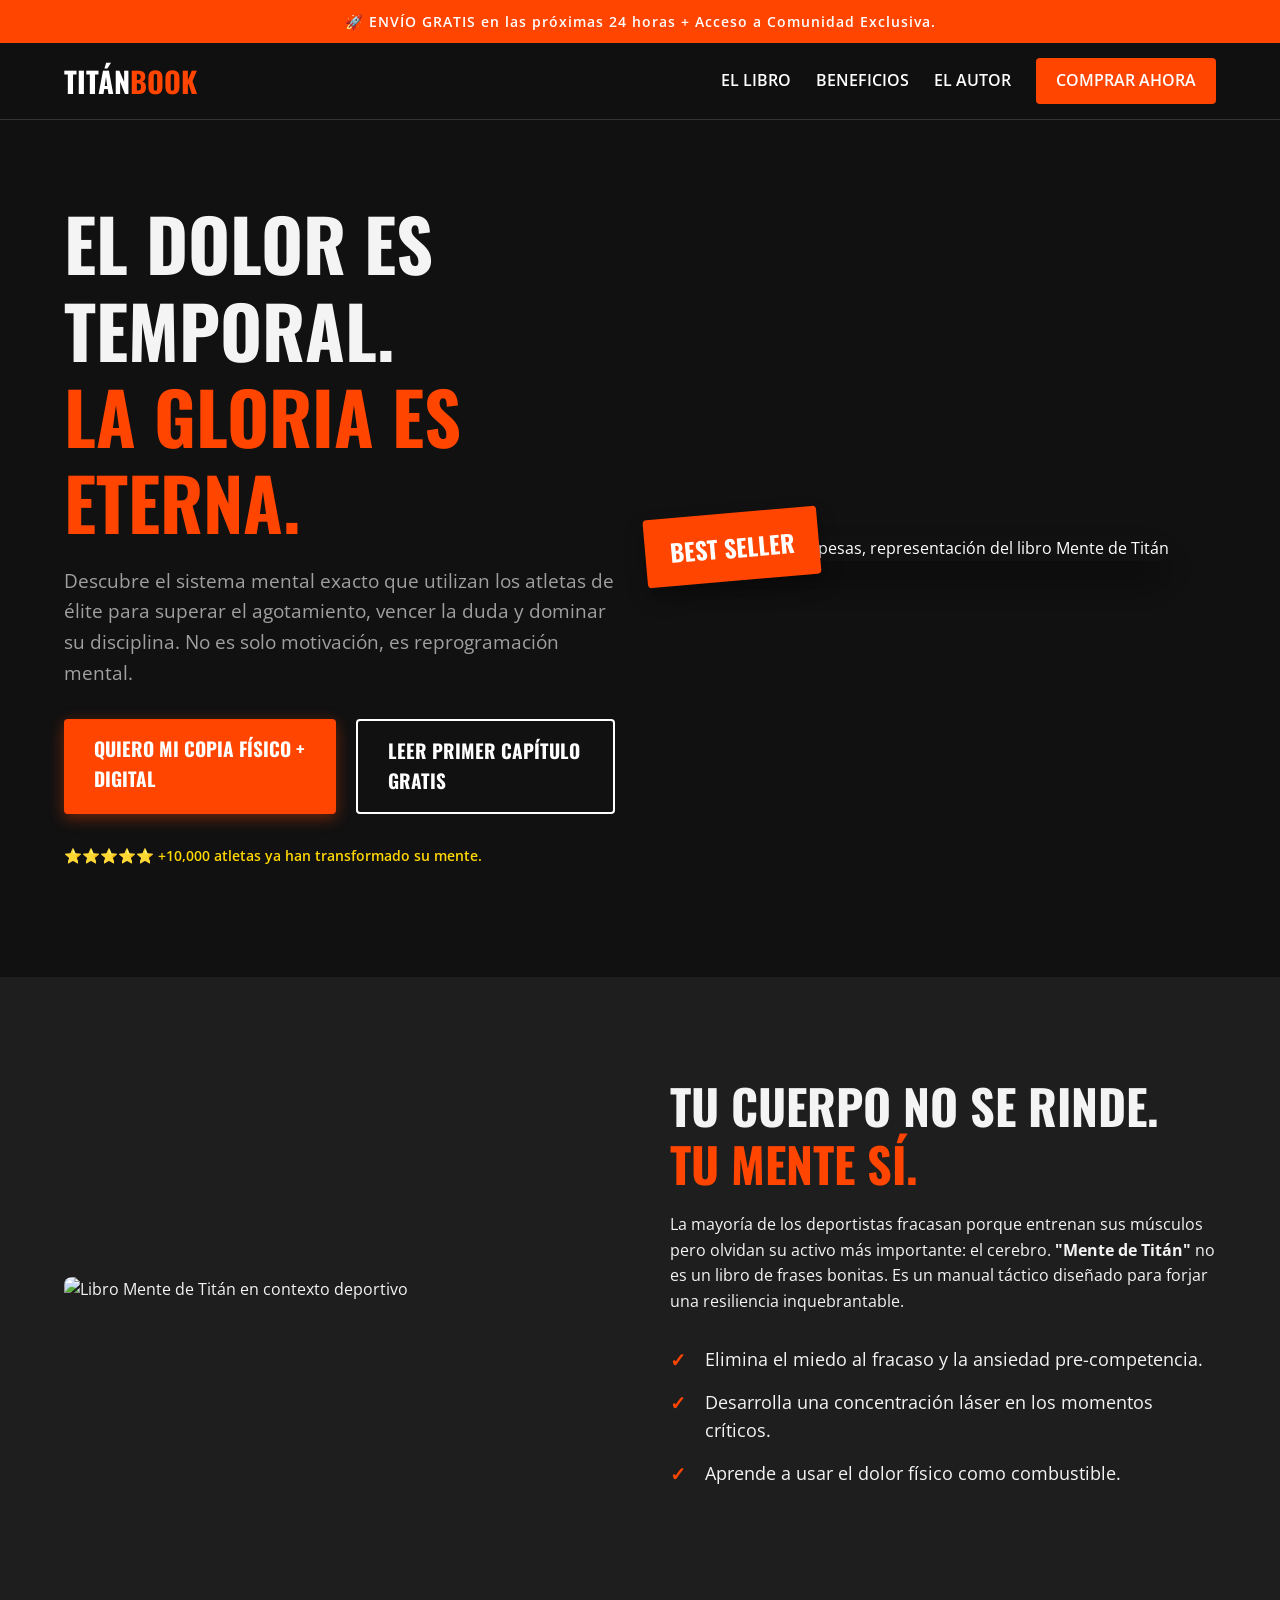
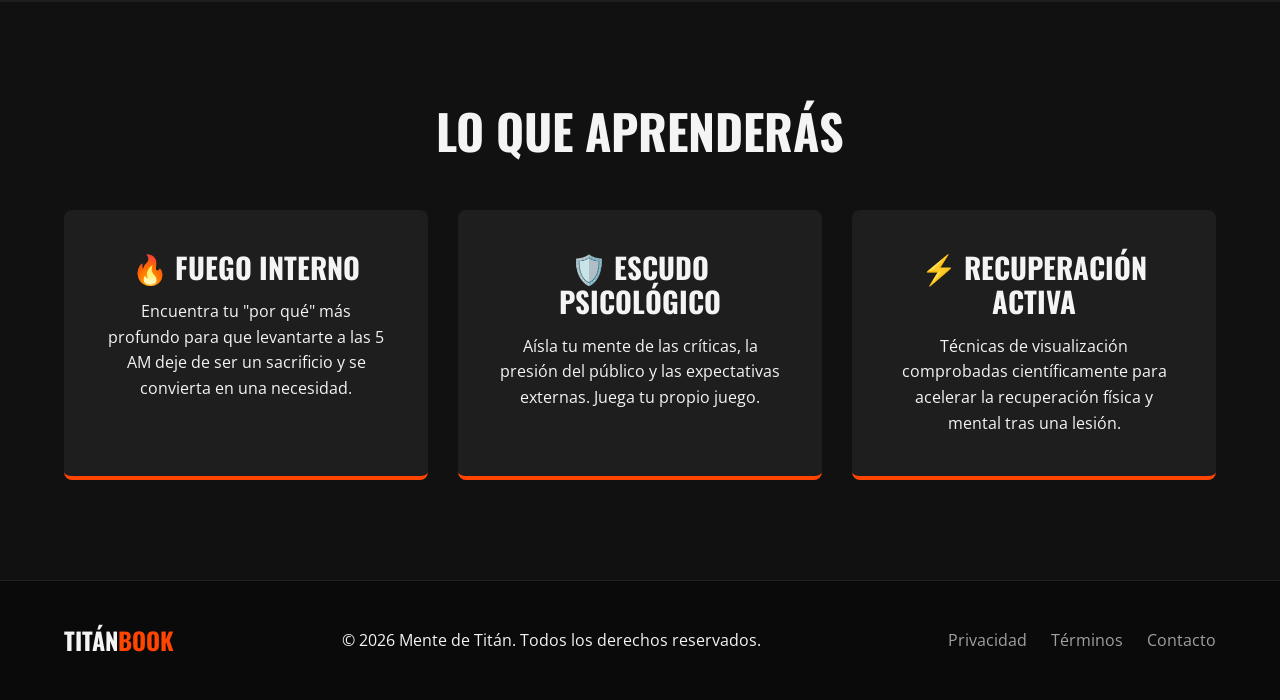
==== index.html @ b24a507c "Add files via upload" ====
<!DOCTYPE html>
<html lang="es">
<head>
    <meta charset="UTF-8">
    <meta name="viewport" content="width=device-width, initial-scale=1.0">
    <meta name="description" content="Mente de Titán: El libro definitivo de motivación y psicología deportiva. Rompe tus límites y alcanza el máximo rendimiento.">
    <meta name="keywords" content="libro motivación deportiva, psicología del deporte, alto rendimiento, mentalidad ganadora, entrenamiento mental">
    <meta name="author" content="Nombre del Autor">
    <title>Mente de Titán | El Despertar del Atleta Imparable</title>
    
    <!-- Google Fonts -->
    <link rel="preconnect" href="https://fonts.googleapis.com">
    <link rel="preconnect" href="https://fonts.gstatic.com" crossorigin>
    <link href="https://fonts.googleapis.com/css2?family=Oswald:wght@400;600;700&family=Open+Sans:wght@400;600&display=swap" rel="stylesheet">
    
    <!-- Estilos -->
    <link rel="stylesheet" href="styles.css">
</head>
<body>

    <!-- Promo Bar -->
    <div class="promo-bar">
        🚀 ENVÍO GRATIS en las próximas 24 horas + Acceso a Comunidad Exclusiva.
    </div>

    <!-- Navegación -->
    <header class="navbar">
        <div class="container nav-container">
            <a href="index.html" class="logo">TITÁN<span>BOOK</span></a>
            <nav class="nav-links">
                <a href="#el-libro">El Libro</a>
                <a href="#beneficios">Beneficios</a>
                <a href="#autor">El Autor</a>
                <a href="compra.html" class="btn-nav">Comprar Ahora</a>
            </nav>
            <button class="hamburger" aria-label="Abrir menú">
                <span></span>
                <span></span>
                <span></span>
            </button>
        </div>
    </header>

    <!-- Hero Section -->
    <section class="hero">
        <div class="container hero-container">
            <div class="hero-content reveal">
                <h1>EL DOLOR ES TEMPORAL.<br><span>LA GLORIA ES ETERNA.</span></h1>
                <p>Descubre el sistema mental exacto que utilizan los atletas de élite para superar el agotamiento, vencer la duda y dominar su disciplina. No es solo motivación, es reprogramación mental.</p>
                <div class="hero-buttons">
                    <a href="compra.html" class="btn btn-primary">Quiero mi Copia Físico + Digital</a>
                    <a href="#el-libro" class="btn btn-secondary">Leer Primer Capítulo Gratis</a>
                </div>
                <div class="social-proof">
                    <p>⭐⭐⭐⭐⭐ +10,000 atletas ya han transformado su mente.</p>
                </div>
            </div>
            <div class="hero-image reveal delay">
                <!-- Imagen de contexto: Atleta entrenando duro -->
                <img src="https://images.unsplash.com/photo-1517836357463-d25dfeac3438?auto=format&fit=crop&w=800&q=80" alt="Atleta levantando pesas, representación del libro Mente de Titán">
                <div class="book-badge">BEST SELLER</div>
            </div>
        </div>
    </section>

    <!-- Sección: Sobre el Libro -->
    <section id="el-libro" class="about-book">
        <div class="container about-container">
            <div class="about-image reveal">
                <img src="https://images.unsplash.com/photo-1526506461937-2930263628e9?auto=format&fit=crop&w=600&q=80" alt="Libro Mente de Titán en contexto deportivo">
            </div>
            <div class="about-text reveal delay">
                <h2>TU CUERPO NO SE RINDE.<br><span>TU MENTE SÍ.</span></h2>
                <p>La mayoría de los deportistas fracasan porque entrenan sus músculos pero olvidan su activo más importante: el cerebro. <strong>"Mente de Titán"</strong> no es un libro de frases bonitas. Es un manual táctico diseñado para forjar una resiliencia inquebrantable.</p>
                <ul class="check-list">
                    <li>Elimina el miedo al fracaso y la ansiedad pre-competencia.</li>
                    <li>Desarrolla una concentración láser en los momentos críticos.</li>
                    <li>Aprende a usar el dolor físico como combustible.</li>
                </ul>
            </div>
        </div>
    </section>

    <!-- Sección: Beneficios (Grid) -->
    <section id="beneficios" class="benefits">
        <div class="container">
            <h2 class="section-title reveal">LO QUE APRENDERÁS</h2>
            <div class="benefits-grid">
                <div class="benefit-card reveal">
                    <h3>🔥 Fuego Interno</h3>
                    <p>Encuentra tu "por qué" más profundo para que levantarte a las 5 AM deje de ser un sacrificio y se convierta en una necesidad.</p>
                </div>
                <div class="benefit-card reveal delay">
                    <h3>🛡️ Escudo Psicológico</h3>
                    <p>Aísla tu mente de las críticas, la presión del público y las expectativas externas. Juega tu propio juego.</p>
                </div>
                <div class="benefit-card reveal delay-2">
                    <h3>⚡ Recuperación Activa</h3>
                    <p>Técnicas de visualización comprobadas científicamente para acelerar la recuperación física y mental tras una lesión.</p>
                </div>
            </div>
        </div>
    </section>

    <!-- Footer -->
    <footer class="footer">
        <div class="container footer-content">
            <div class="footer-logo">TITÁN<span>BOOK</span></div>
            <p>© 2026 Mente de Titán. Todos los derechos reservados.</p>
            <div class="footer-links">
                <a href="#">Privacidad</a>
                <a href="#">Términos</a>
                <a href="#">Contacto</a>
            </div>
        </div>
    </footer>

    <script src="script.js"></script>
</body>
</html>
---- styles.css ----
/* --- Variables y Reset --- */
:root {
    --primary-color: #FF4500; /* Naranja agresivo/energético */
    --primary-hover: #CC3700;
    --dark-bg: #111111;
    --dark-surface: #1E1E1E;
    --text-light: #F4F4F4;
    --text-muted: #A0A0A0;
    
    --font-heading: 'Oswald', sans-serif;
    --font-body: 'Open Sans', sans-serif;
    
    --transition: all 0.3s cubic-bezier(0.25, 0.8, 0.25, 1);
}

* {
    margin: 0;
    padding: 0;
    box-sizing: border-box;
}

html {
    scroll-behavior: smooth;
}

body {
    font-family: var(--font-body);
    background-color: var(--dark-bg);
    color: var(--text-light);
    line-height: 1.6;
    overflow-x: hidden;
}

.container {
    width: 90%;
    max-width: 1200px;
    margin: 0 auto;
}

/* --- Tipografía --- */
h1, h2, h3, h4 {
    font-family: var(--font-heading);
    text-transform: uppercase;
    line-height: 1.2;
}

h1 span, h2 span {
    color: var(--primary-color);
}

/* --- Promo Bar --- */
.promo-bar {
    background-color: var(--primary-color);
    color: white;
    text-align: center;
    padding: 10px;
    font-size: 0.9rem;
    font-weight: 600;
    letter-spacing: 1px;
}

/* --- Navbar --- */
.navbar {
    background-color: rgba(17, 17, 17, 0.95);
    backdrop-filter: blur(10px);
    position: sticky;
    top: 0;
    z-index: 1000;
    border-bottom: 1px solid #333;
    padding: 15px 0;
}

.nav-container {
    display: flex;
    justify-content: space-between;
    align-items: center;
}

.logo {
    font-family: var(--font-heading);
    font-size: 1.8rem;
    font-weight: 700;
    text-decoration: none;
    color: white;
}

.logo span {
    color: var(--primary-color);
}

.nav-links {
    display: flex;
    gap: 25px;
    align-items: center;
}

.nav-links a {
    color: white;
    text-decoration: none;
    font-size: 1rem;
    font-weight: 600;
    text-transform: uppercase;
    transition: var(--transition);
}

.nav-links a:hover {
    color: var(--primary-color);
}

.btn-nav {
    background-color: var(--primary-color);
    padding: 10px 20px;
    border-radius: 4px;
}
.btn-nav:hover {
    background-color: var(--primary-hover);
    color: white !important;
}

/* Hamburger Menu */
.hamburger {
    display: none;
    background: none;
    border: none;
    cursor: pointer;
}

.hamburger span {
    display: block;
    width: 25px;
    height: 3px;
    background-color: white;
    margin: 5px 0;
    transition: var(--transition);
}

/* --- Botones Generales --- */
.btn {
    display: inline-block;
    padding: 15px 30px;
    font-family: var(--font-heading);
    font-size: 1.2rem;
    font-weight: 700;
    text-decoration: none;
    text-transform: uppercase;
    border-radius: 4px;
    transition: var(--transition);
    cursor: pointer;
    border: none;
}

.btn-primary {
    background-color: var(--primary-color);
    color: white;
    box-shadow: 0 4px 15px rgba(255, 69, 0, 0.4);
}

.btn-primary:hover {
    background-color: var(--primary-hover);
    transform: translateY(-3px);
    box-shadow: 0 6px 20px rgba(255, 69, 0, 0.6);
}

.btn-secondary {
    background-color: transparent;
    color: white;
    border: 2px solid white;
}

.btn-secondary:hover {
    background-color: white;
    color: var(--dark-bg);
}

.btn-block {
    width: 100%;
}

/* --- Hero Section --- */
.hero {
    padding: 80px 0;
    min-height: 85vh;
    display: flex;
    align-items: center;
}

.hero-container {
    display: grid;
    grid-template-columns: 1fr 1fr;
    gap: 50px;
    align-items: center;
}

.hero-content h1 {
    font-size: 4.5rem;
    margin-bottom: 20px;
}

.hero-content p {
    font-size: 1.2rem;
    color: var(--text-muted);
    margin-bottom: 30px;
}

.hero-buttons {
    display: flex;
    gap: 20px;
    margin-bottom: 30px;
}

.social-proof p {
    font-size: 0.9rem;
    color: #FFD700; /* Estrella dorada */
    font-weight: 600;
}

.hero-image {
    position: relative;
}

.hero-image img {
    width: 100%;
    border-radius: 8px;
    box-shadow: 0 20px 40px rgba(0,0,0,0.5);
    filter: grayscale(20%) contrast(1.2);
}

.book-badge {
    position: absolute;
    bottom: -20px;
    left: -20px;
    background-color: var(--primary-color);
    color: white;
    padding: 15px 25px;
    font-family: var(--font-heading);
    font-size: 1.5rem;
    font-weight: 700;
    border-radius: 4px;
    transform: rotate(-5deg);
    box-shadow: 0 10px 20px rgba(0,0,0,0.3);
}

/* --- Sobre el Libro --- */
.about-book {
    background-color: var(--dark-surface);
    padding: 100px 0;
}

.about-container {
    display: grid;
    grid-template-columns: 1fr 1fr;
    gap: 60px;
    align-items: center;
}

.about-image img {
    width: 100%;
    border-radius: 8px;
}

.about-text h2 {
    font-size: 3rem;
    margin-bottom: 20px;
}

.check-list {
    list-style: none;
    margin-top: 30px;
}

.check-list li {
    margin-bottom: 15px;
    font-size: 1.1rem;
    position: relative;
    padding-left: 35px;
}

.check-list li::before {
    content: '✓';
    position: absolute;
    left: 0;
    top: 0;
    color: var(--primary-color);
    font-weight: bold;
    font-size: 1.2rem;
}

/* --- Beneficios --- */
.benefits {
    padding: 100px 0;
    text-align: center;
}

.section-title {
    font-size: 3rem;
    margin-bottom: 50px;
}

.benefits-grid {
    display: grid;
    grid-template-columns: repeat(auto-fit, minmax(300px, 1fr));
    gap: 30px;
}

.benefit-card {
    background-color: var(--dark-surface);
    padding: 40px;
    border-radius: 8px;
    border-bottom: 4px solid var(--primary-color);
    transition: var(--transition);
}

.benefit-card:hover {
    transform: translateY(-10px);
    box-shadow: 0 15px 30px rgba(0,0,0,0.4);
}

.benefit-card h3 {
    font-size: 1.8rem;
    margin-bottom: 15px;
}

/* --- Checkout Page --- */
.checkout-page {
    background-color: var(--dark-bg);
}

.checkout-nav {
    justify-content: space-between;
}

.secure-badge {
    color: #4CAF50;
    font-weight: 600;
}

.checkout-container {
    padding: 60px 0;
}

.checkout-grid {
    display: grid;
    grid-template-columns: 1.5fr 1fr;
    gap: 50px;
}

.checkout-form-section {
    background-color: var(--dark-surface);
    padding: 40px;
    border-radius: 8px;
}

.payment-form fieldset {
    border: none;
    margin-top: 20px;
    margin-bottom: 30px;
}

.payment-form legend {
    font-family: var(--font-heading);
    font-size: 1.5rem;
    margin-bottom: 15px;
    color: var(--primary-color);
}

.input-group {
    margin-bottom: 20px;
    display: flex;
    flex-direction: column;
}

.input-group label {
    font-weight: 600;
    margin-bottom: 5px;
    font-size: 0.9rem;
}

.input-group input {
    padding: 15px;
    background-color: rgba(255,255,255,0.05);
    border: 1px solid #444;
    border-radius: 4px;
    color: white;
    font-family: var(--font-body);
}

.input-group input:focus {
    outline: none;
    border-color: var(--primary-color);
}

.grid-2-col {
    display: grid;
    grid-template-columns: 1fr 1fr;
    gap: 20px;
}

.garantia {
    text-align: center;
    margin-top: 15px;
    font-size: 0.85rem;
    color: var(--text-muted);
}

.order-summary {
    background-color: var(--dark-surface);
    padding: 40px;
    border-radius: 8px;
    height: fit-content;
    border: 1px solid #333;
}

.summary-item {
    display: flex;
    gap: 20px;
    margin-bottom: 20px;
    margin-top: 20px;
}

.summary-item img {
    border-radius: 4px;
}

.summary-price, .summary-total {
    display: flex;
    justify-content: space-between;
    margin: 15px 0;
}

.summary-total {
    font-size: 1.5rem;
    font-family: var(--font-heading);
    color: var(--primary-color);
}

hr {
    border: 0;
    border-top: 1px solid #333;
}

.free {
    color: #4CAF50;
    font-weight: bold;
}

.urgency-box {
    margin-top: 30px;
    background-color: rgba(255, 69, 0, 0.1);
    border: 1px solid var(--primary-color);
    padding: 15px;
    text-align: center;
    border-radius: 4px;
    font-weight: bold;
    color: var(--primary-color);
}

/* --- Footer --- */
.footer {
    background-color: #0a0a0a;
    padding: 40px 0;
    border-top: 1px solid #222;
}

.footer-content {
    display: flex;
    justify-content: space-between;
    align-items: center;
    flex-wrap: wrap;
    gap: 20px;
}

.footer-logo {
    font-family: var(--font-heading);
    font-size: 1.5rem;
    font-weight: bold;
}

.footer-logo span { color: var(--primary-color); }

.footer-links a {
    color: var(--text-muted);
    text-decoration: none;
    margin-left: 20px;
    transition: var(--transition);
}

.footer-links a:hover { color: white; }

/* --- Animaciones de Interacción (Revelado al scrollear) --- */
.reveal {
    opacity: 0;
    transform: translateY(50px);
    transition: all 0.8s ease-out;
}

.reveal.active {
    opacity: 1;
    transform: translateY(0);
}

.delay { transition-delay: 0.2s; }
.delay-2 { transition-delay: 0.4s; }

/* --- Responsive / Media Queries --- */
@media (max-width: 992px) {
    .hero-container, .about-container, .checkout-grid {
        grid-template-columns: 1fr;
    }
    
    .hero-content h1 {
        font-size: 3.5rem;
    }
    
    .hero-content, .hero-buttons, .about-text {
        text-align: center;
    }
    
    .hero-buttons {
        flex-direction: column;
    }
    
    .check-list li {
        text-align: left;
    }
}

@media (max-width: 768px) {
    .nav-links {
        position: absolute;
        top: 100%;
        left: -100%;
        width: 100%;
        background-color: var(--dark-surface);
        flex-direction: column;
        padding: 40px 0;
        transition: 0.4s ease-in-out;
    }
    
    .nav-links.active {
        left: 0;
    }
    
    .hamburger {
        display: block;
    }

    /* Animar menu hamburguesa */
    .hamburger.active span:nth-child(1) {
        transform: translateY(8px) rotate(45deg);
    }
    .hamburger.active span:nth-child(2) {
        opacity: 0;
    }
    .hamburger.active span:nth-child(3) {
        transform: translateY(-8px) rotate(-45deg);
    }
}
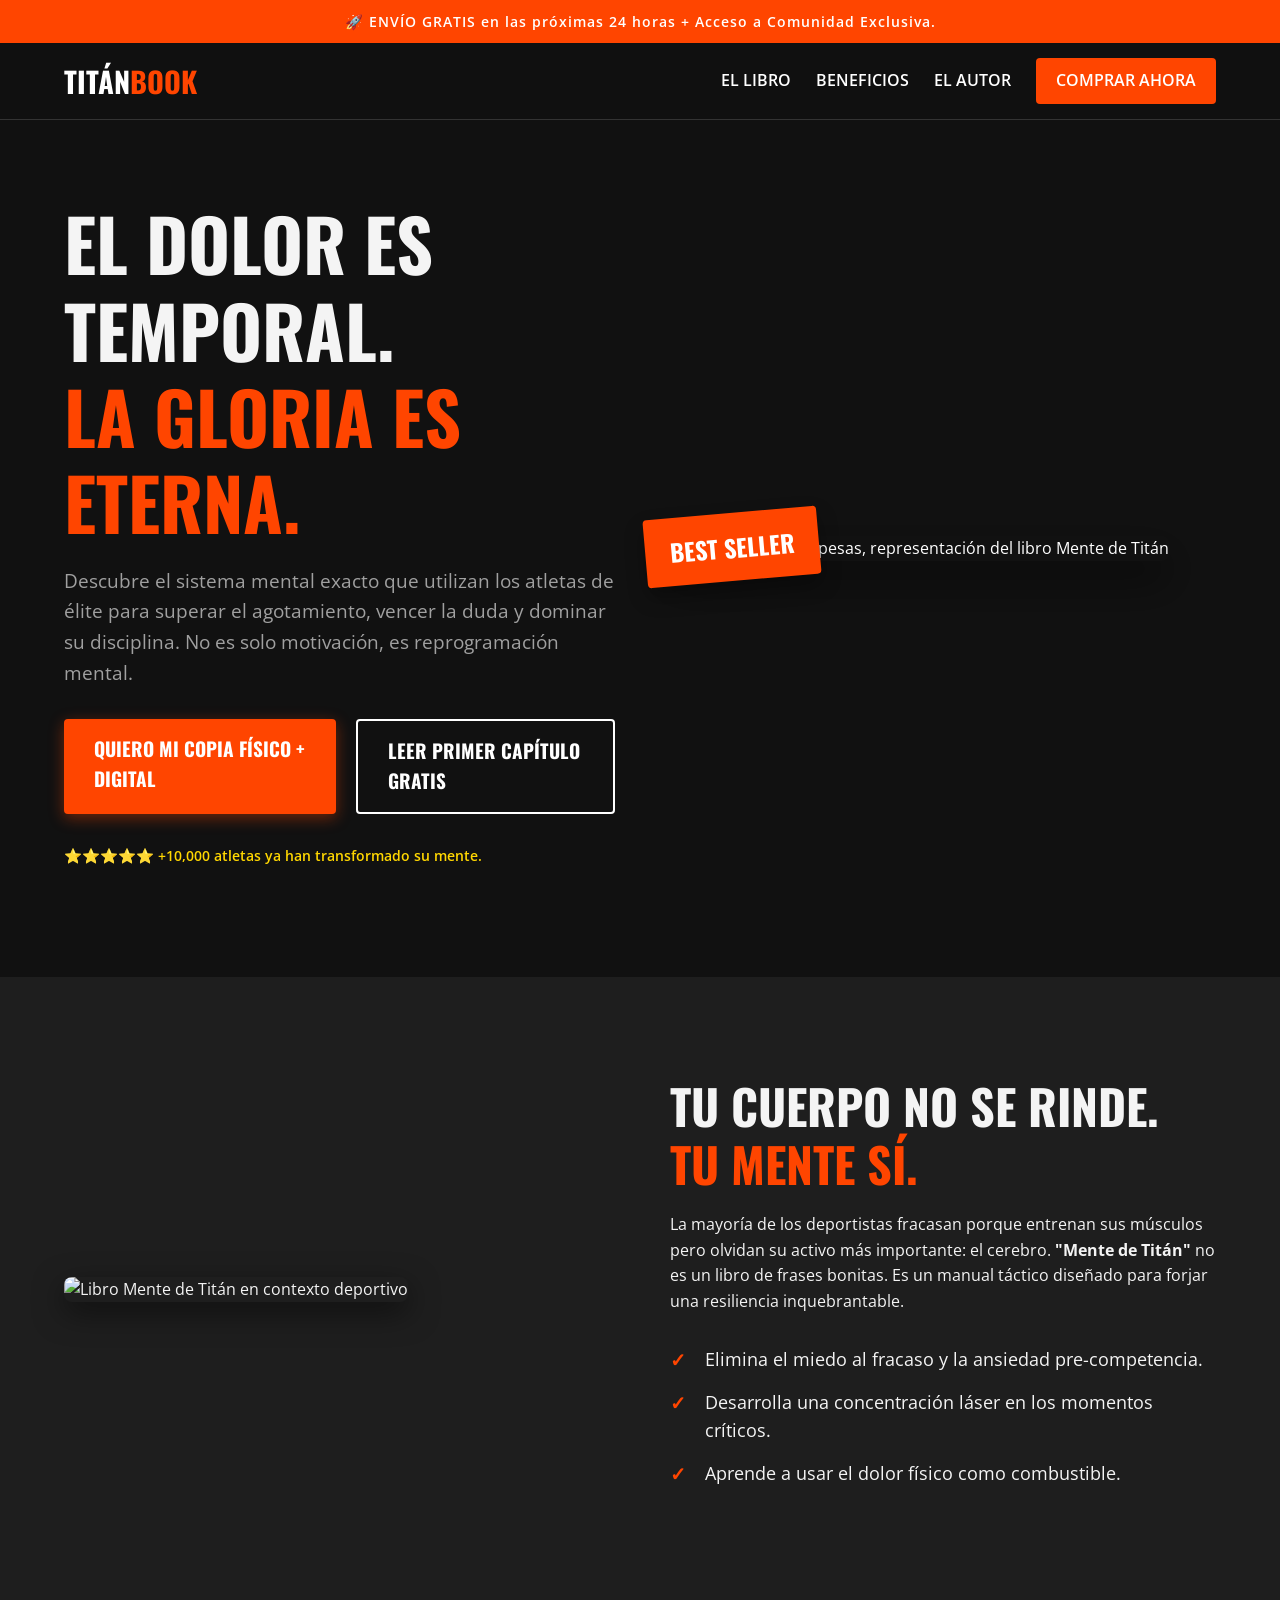
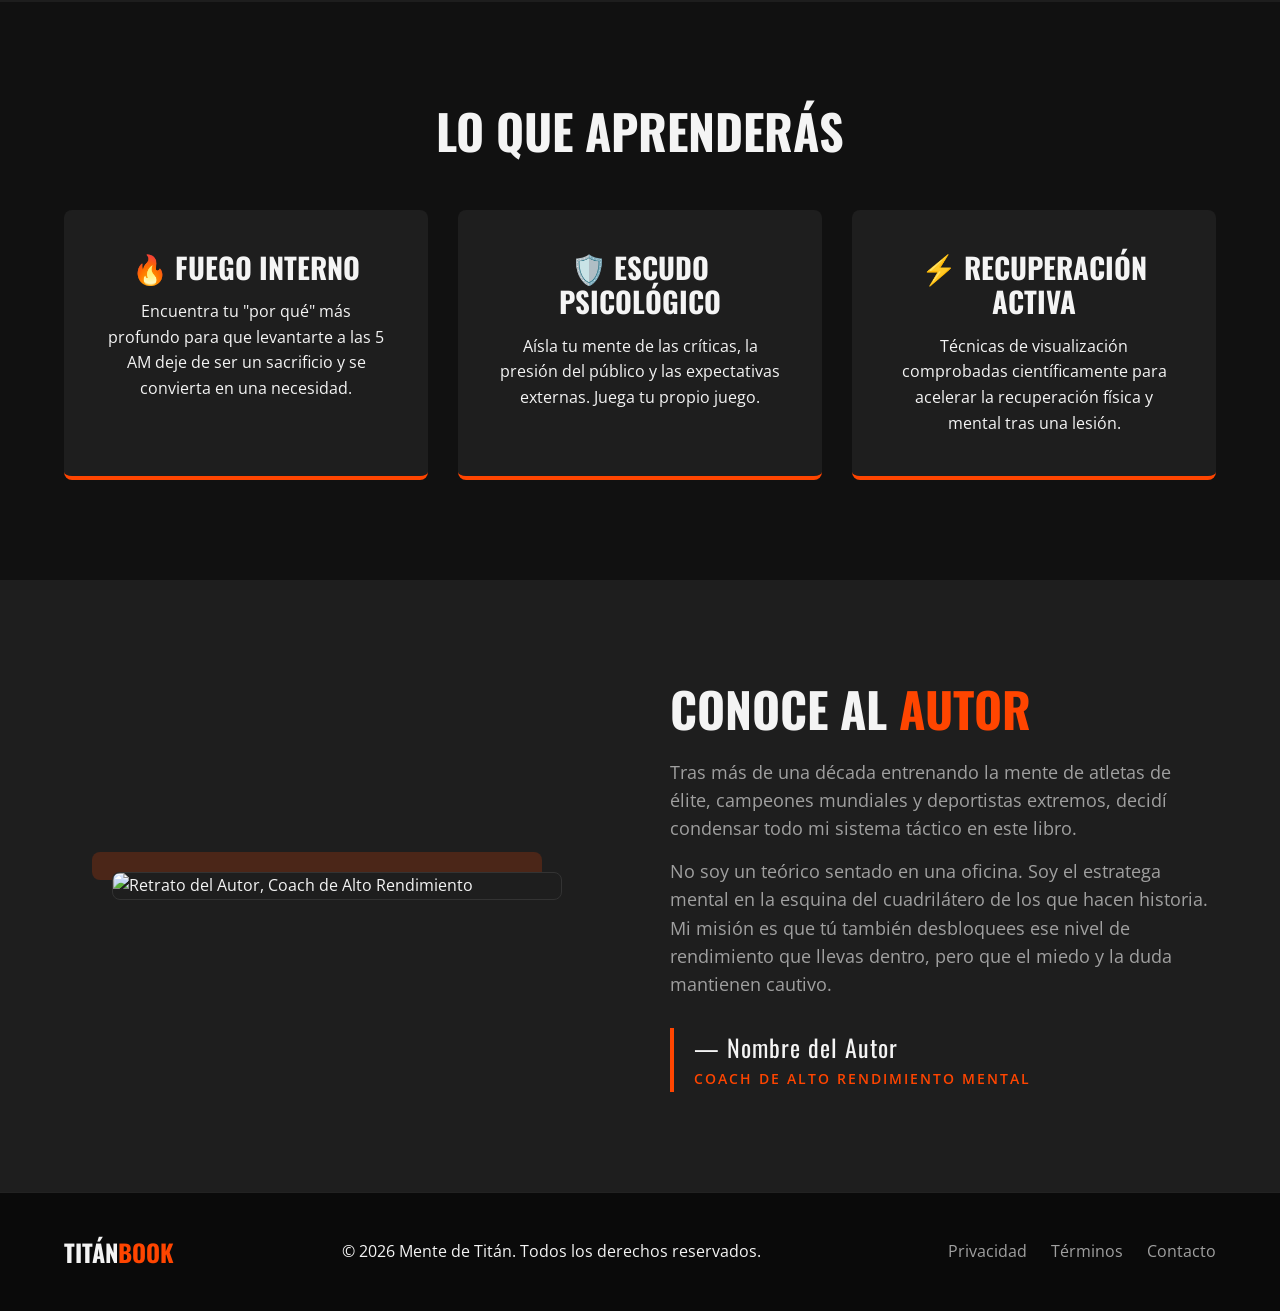
==== commit a2c8b8ac: "Add files via upload" ====
--- a/index.html
+++ b/index.html
@@ -67,7 +67,8 @@
     <section id="el-libro" class="about-book">
         <div class="container about-container">
             <div class="about-image reveal">
-                <img src="https://images.unsplash.com/photo-1526506461937-2930263628e9?auto=format&fit=crop&w=600&q=80" alt="Libro Mente de Titán en contexto deportivo">
+                <!-- IMAGEN CORREGIDA: Fotografía deportiva funcional -->
+                <img src="https://images.unsplash.com/photo-1584735935682-2f2b69dff9d2?auto=format&fit=crop&w=600&q=80" alt="Libro Mente de Titán en contexto deportivo">
             </div>
             <div class="about-text reveal delay">
                 <h2>TU CUERPO NO SE RINDE.<br><span>TU MENTE SÍ.</span></h2>
@@ -102,6 +103,26 @@
         </div>
     </section>
 
+    <!-- NUEVA SECCIÓN: El Autor -->
+    <section id="autor" class="author-section">
+        <div class="container author-container">
+            <div class="author-image reveal">
+                <!-- Imagen representativa de un coach/autor deportivo -->
+                <img src="https://images.unsplash.com/photo-1563223771-5fe4038fbfc9?auto=format&fit=crop&w=500&q=80" alt="Retrato del Autor, Coach de Alto Rendimiento">
+            </div>
+            <div class="author-text reveal delay">
+                <h2>CONOCE AL <span>AUTOR</span></h2>
+                <p>Tras más de una década entrenando la mente de atletas de élite, campeones mundiales y deportistas extremos, decidí condensar todo mi sistema táctico en este libro.</p>
+                <p>No soy un teórico sentado en una oficina. Soy el estratega mental en la esquina del cuadrilátero de los que hacen historia. Mi misión es que tú también desbloquees ese nivel de rendimiento que llevas dentro, pero que el miedo y la duda mantienen cautivo.</p>
+                
+                <div class="author-signature">
+                    <p>— Nombre del Autor</p>
+                    <span>Coach de Alto Rendimiento Mental</span>
+                </div>
+            </div>
+        </div>
+    </section>
+
     <!-- Footer -->
     <footer class="footer">
         <div class="container footer-content">
--- a/styles.css
+++ b/styles.css
@@ -210,7 +210,7 @@
 
 .social-proof p {
     font-size: 0.9rem;
-    color: #FFD700; /* Estrella dorada */
+    color: #FFD700;
     font-weight: 600;
 }
 
@@ -256,6 +256,7 @@
 .about-image img {
     width: 100%;
     border-radius: 8px;
+    box-shadow: 0 10px 30px rgba(0,0,0,0.5);
 }
 
 .about-text h2 {
@@ -318,6 +319,69 @@
 .benefit-card h3 {
     font-size: 1.8rem;
     margin-bottom: 15px;
+}
+
+/* --- NUEVA SECCIÓN: El Autor --- */
+.author-section {
+    padding: 100px 0;
+    background-color: var(--dark-surface); /* Alterna el color del fondo */
+}
+
+.author-container {
+    display: grid;
+    grid-template-columns: 1fr 1fr;
+    gap: 60px;
+    align-items: center;
+}
+
+.author-image img {
+    width: 100%;
+    max-width: 450px;
+    border-radius: 8px;
+    /* Efecto premium: Sombra desplazada del color principal */
+    box-shadow: -20px -20px 0px rgba(255, 69, 0, 0.2); 
+    display: block;
+    margin: 0 auto;
+    border: 1px solid #333;
+    transition: var(--transition);
+}
+
+.author-image img:hover {
+    transform: translate(5px, 5px);
+    box-shadow: -10px -10px 0px rgba(255, 69, 0, 0.5);
+}
+
+.author-text h2 {
+    font-size: 3rem;
+    margin-bottom: 20px;
+}
+
+.author-text p {
+    font-size: 1.1rem;
+    color: var(--text-muted);
+    margin-bottom: 15px;
+}
+
+.author-signature {
+    margin-top: 30px;
+    border-left: 4px solid var(--primary-color);
+    padding-left: 20px;
+}
+
+.author-signature p {
+    color: var(--text-light);
+    font-family: var(--font-heading);
+    font-size: 1.5rem;
+    margin-bottom: 0;
+    letter-spacing: 1px;
+}
+
+.author-signature span {
+    color: var(--primary-color);
+    font-weight: 600;
+    font-size: 0.9rem;
+    text-transform: uppercase;
+    letter-spacing: 2px;
 }
 
 /* --- Checkout Page --- */
@@ -503,7 +567,8 @@
 
 /* --- Responsive / Media Queries --- */
 @media (max-width: 992px) {
-    .hero-container, .about-container, .checkout-grid {
+    /* Ajustes para iPad y menores */
+    .hero-container, .about-container, .author-container, .checkout-grid {
         grid-template-columns: 1fr;
     }
     
@@ -511,7 +576,7 @@
         font-size: 3.5rem;
     }
     
-    .hero-content, .hero-buttons, .about-text {
+    .hero-content, .hero-buttons, .about-text, .author-text {
         text-align: center;
     }
     
@@ -521,6 +586,24 @@
     
     .check-list li {
         text-align: left;
+    }
+
+    .author-image img {
+        box-shadow: 0px 20px 0px rgba(255, 69, 0, 0.2); /* Ajusta sombra en móviles */
+        margin-bottom: 20px;
+    }
+    
+    .author-image img:hover {
+        transform: translateY(5px);
+        box-shadow: 0px 10px 0px rgba(255, 69, 0, 0.5);
+    }
+    
+    .author-signature {
+        border-left: none;
+        padding-left: 0;
+        border-top: 2px solid var(--primary-color);
+        padding-top: 20px;
+        display: inline-block;
     }
 }
 
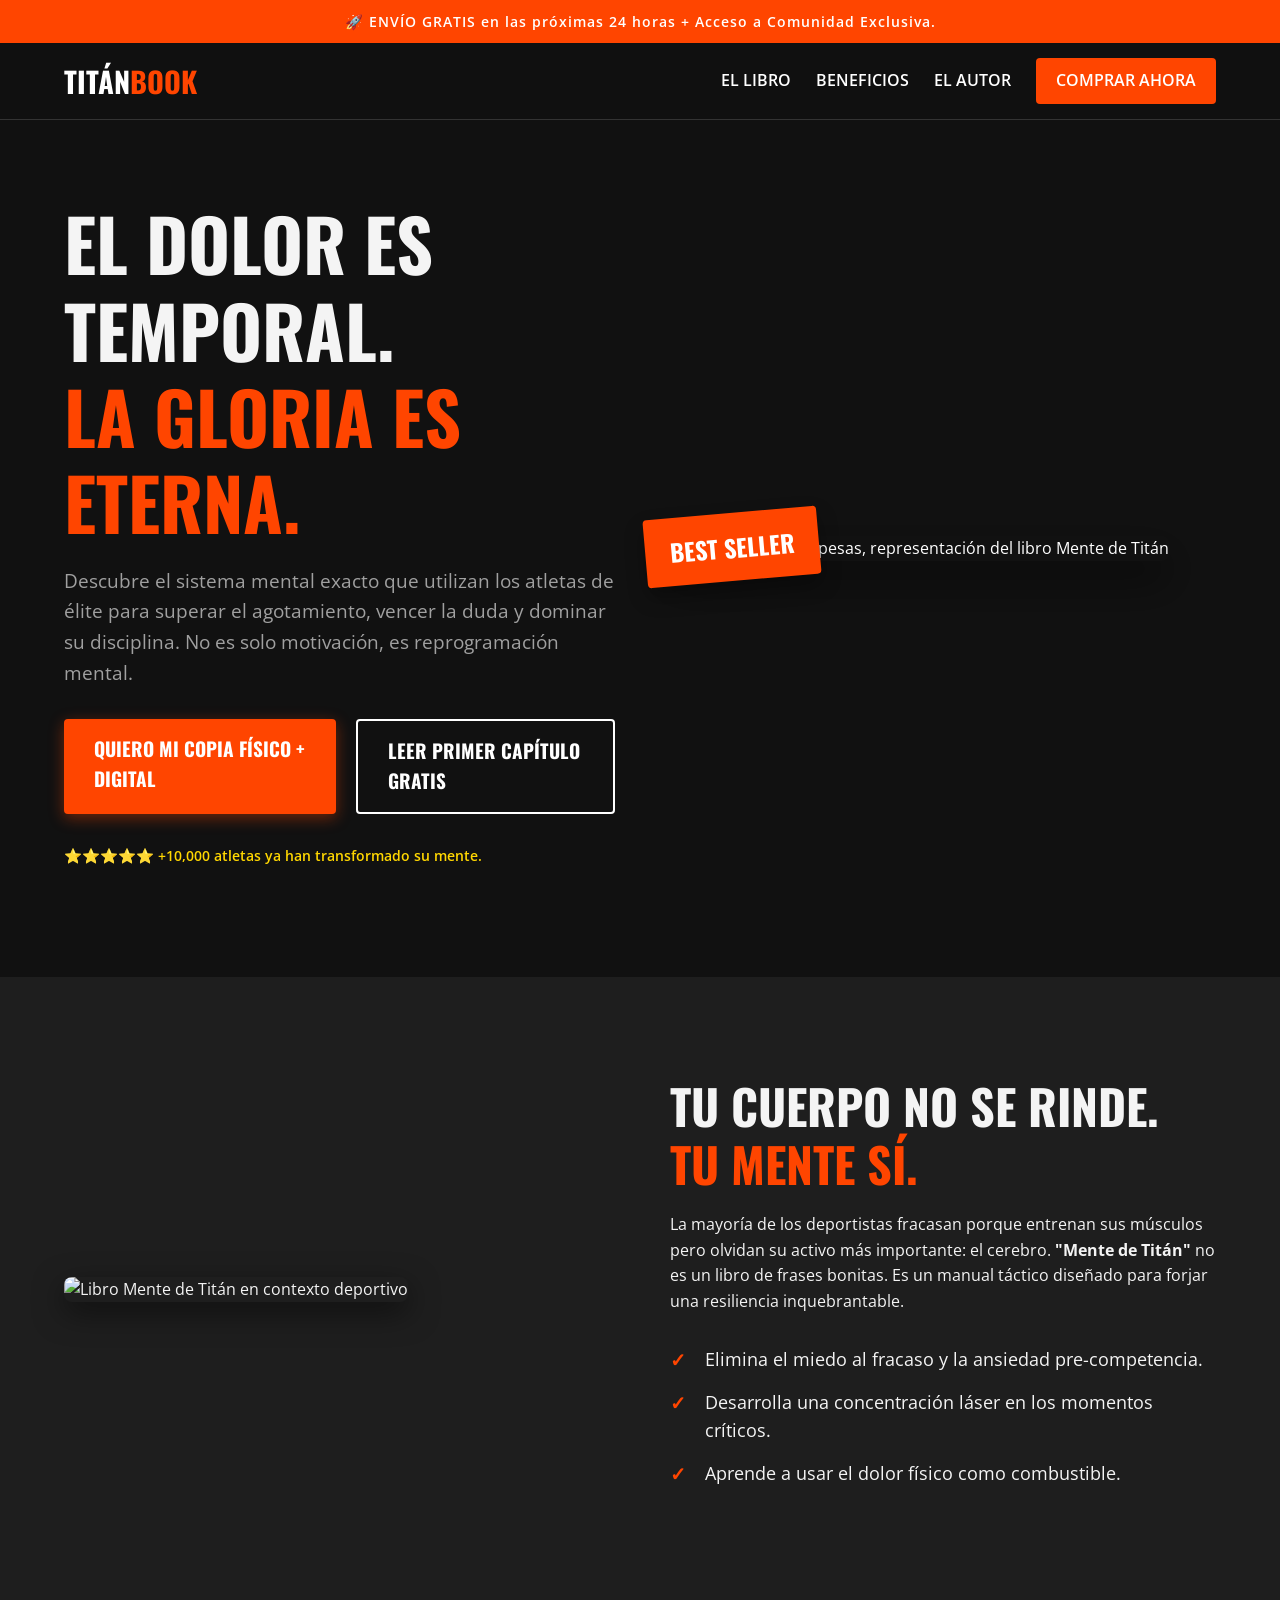
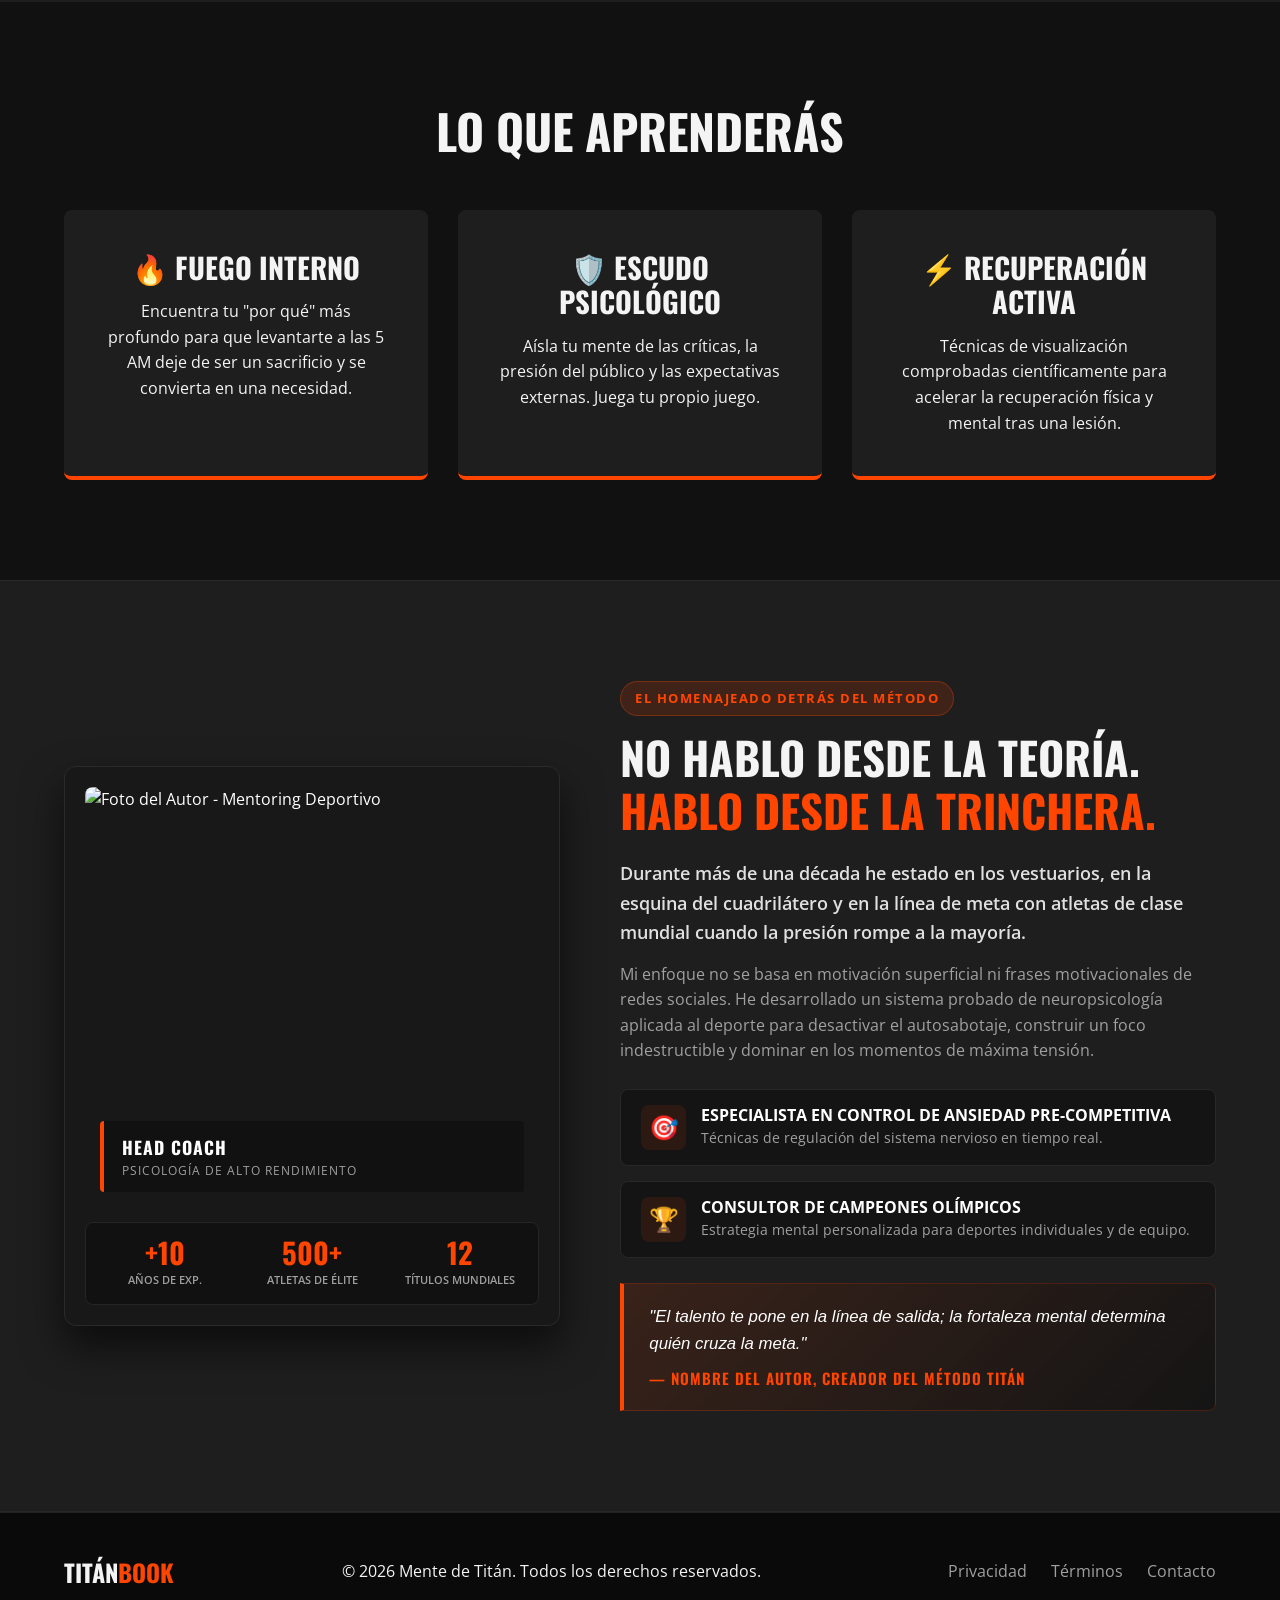
==== commit bed75a42: "Add files via upload" ====
--- a/index.html
+++ b/index.html
@@ -67,7 +67,6 @@
     <section id="el-libro" class="about-book">
         <div class="container about-container">
             <div class="about-image reveal">
-                <!-- IMAGEN CORREGIDA: Fotografía deportiva funcional -->
                 <img src="https://images.unsplash.com/photo-1584735935682-2f2b69dff9d2?auto=format&fit=crop&w=600&q=80" alt="Libro Mente de Titán en contexto deportivo">
             </div>
             <div class="about-text reveal delay">
@@ -103,21 +102,72 @@
         </div>
     </section>
 
-    <!-- NUEVA SECCIÓN: El Autor -->
+    <!-- SECCIÓN REDISEÑADA: El Autor -->
     <section id="autor" class="author-section">
-        <div class="container author-container">
-            <div class="author-image reveal">
-                <!-- Imagen representativa de un coach/autor deportivo -->
-                <img src="https://images.unsplash.com/photo-1563223771-5fe4038fbfc9?auto=format&fit=crop&w=500&q=80" alt="Retrato del Autor, Coach de Alto Rendimiento">
-            </div>
-            <div class="author-text reveal delay">
-                <h2>CONOCE AL <span>AUTOR</span></h2>
-                <p>Tras más de una década entrenando la mente de atletas de élite, campeones mundiales y deportistas extremos, decidí condensar todo mi sistema táctico en este libro.</p>
-                <p>No soy un teórico sentado en una oficina. Soy el estratega mental en la esquina del cuadrilátero de los que hacen historia. Mi misión es que tú también desbloquees ese nivel de rendimiento que llevas dentro, pero que el miedo y la duda mantienen cautivo.</p>
-                
-                <div class="author-signature">
-                    <p>— Nombre del Autor</p>
-                    <span>Coach de Alto Rendimiento Mental</span>
+        <div class="container">
+            <div class="author-wrapper reveal">
+                <!-- Columna Izquierda: Tarjeta visual de Perfil -->
+                <div class="author-card">
+                    <div class="author-image-wrapper">
+                        <img src="https://images.unsplash.com/photo-1563223771-5fe4038fbfc9?auto=format&fit=crop&w=700&q=80" alt="Foto del Autor - Mentoring Deportivo" class="author-img">
+                        <div class="author-badge">
+                            <span class="badge-title">HEAD COACH</span>
+                            <span class="badge-sub">Psicología de Alto Rendimiento</span>
+                        </div>
+                    </div>
+                    <!-- Grid de Estadísticas de Impacto -->
+                    <div class="author-stats">
+                        <div class="stat-item">
+                            <span class="stat-number">+10</span>
+                            <span class="stat-label">Años de Exp.</span>
+                        </div>
+                        <div class="stat-item">
+                            <span class="stat-number">500+</span>
+                            <span class="stat-label">Atletas de Élite</span>
+                        </div>
+                        <div class="stat-item">
+                            <span class="stat-number">12</span>
+                            <span class="stat-label">Títulos Mundiales</span>
+                        </div>
+                    </div>
+                </div>
+
+                <!-- Columna Derecha: Contenido y Credibilidad -->
+                <div class="author-content">
+                    <span class="section-tag">EL HOMENAJEADO DETRÁS DEL MÉTODO</span>
+                    <h2>NO HABLO DESDE LA TEORÍA.<br><span>HABLO DESDE LA TRINCHERA.</span></h2>
+                    
+                    <p class="author-lead">
+                        Durante más de una década he estado en los vestuarios, en la esquina del cuadrilátero y en la línea de meta con atletas de clase mundial cuando la presión rompe a la mayoría.
+                    </p>
+                    
+                    <p class="author-bio">
+                        Mi enfoque no se basa en motivación superficial ni frases motivacionales de redes sociales. He desarrollado un sistema probado de neuropsicología aplicada al deporte para desactivar el autosabotaje, construir un foco indestructible y dominar en los momentos de máxima tensión.
+                    </p>
+
+                    <!-- Tarjetas de Credencial Táctica -->
+                    <div class="author-highlights">
+                        <div class="highlight-item">
+                            <span class="highlight-icon">🎯</span>
+                            <div>
+                                <h4>Especialista en Control de Ansiedad Pre-Competitiva</h4>
+                                <p>Técnicas de regulación del sistema nervioso en tiempo real.</p>
+                            </div>
+                        </div>
+                        <div class="highlight-item">
+                            <span class="highlight-icon">🏆</span>
+                            <div>
+                                <h4>Consultor de Campeones Olímpicos</h4>
+                                <p>Estrategia mental personalizada para deportes individuales y de equipo.</p>
+                            </div>
+                        </div>
+                    </div>
+
+                    <!-- Cita/Manifiesto del Autor -->
+                    <div class="author-quote-box">
+                        <p class="quote-text">"El talento te pone en la línea de salida; la fortaleza mental determina quién cruza la meta."</p>
+                        <span class="quote-author">— Nombre del Autor, Creador del Método Titán</span>
+                    </div>
                 </div>
             </div>
         </div>
--- a/styles.css
+++ b/styles.css
@@ -4,6 +4,7 @@
     --primary-hover: #CC3700;
     --dark-bg: #111111;
     --dark-surface: #1E1E1E;
+    --dark-card: #181818;
     --text-light: #F4F4F4;
     --text-muted: #A0A0A0;
     
@@ -321,67 +322,221 @@
     margin-bottom: 15px;
 }
 
-/* --- NUEVA SECCIÓN: El Autor --- */
+/* --- SECCIÓN REDISEÑADA: El Autor --- */
 .author-section {
     padding: 100px 0;
-    background-color: var(--dark-surface); /* Alterna el color del fondo */
-}
-
-.author-container {
+    background-color: var(--dark-surface);
+    border-top: 1px solid #282828;
+    border-bottom: 1px solid #282828;
+}
+
+.author-wrapper {
     display: grid;
-    grid-template-columns: 1fr 1fr;
+    grid-template-columns: 1fr 1.2fr;
     gap: 60px;
     align-items: center;
 }
 
-.author-image img {
+/* Tarjeta del Autor (Izquierda) */
+.author-card {
+    background-color: var(--dark-card);
+    border: 1px solid #2a2a2a;
+    border-radius: 12px;
+    padding: 20px;
+    box-shadow: 0 20px 40px rgba(0, 0, 0, 0.6);
+}
+
+.author-image-wrapper {
+    position: relative;
+    overflow: hidden;
+    border-radius: 8px;
+}
+
+.author-img {
     width: 100%;
-    max-width: 450px;
-    border-radius: 8px;
-    /* Efecto premium: Sombra desplazada del color principal */
-    box-shadow: -20px -20px 0px rgba(255, 69, 0, 0.2); 
+    height: 420px;
+    object-fit: cover;
     display: block;
-    margin: 0 auto;
-    border: 1px solid #333;
+    filter: grayscale(15%) contrast(1.1);
     transition: var(--transition);
 }
 
-.author-image img:hover {
-    transform: translate(5px, 5px);
-    box-shadow: -10px -10px 0px rgba(255, 69, 0, 0.5);
-}
-
-.author-text h2 {
-    font-size: 3rem;
+.author-card:hover .author-img {
+    transform: scale(1.03);
+    filter: grayscale(0%) contrast(1.1);
+}
+
+.author-badge {
+    position: absolute;
+    bottom: 15px;
+    left: 15px;
+    right: 15px;
+    background: rgba(17, 17, 17, 0.9);
+    backdrop-filter: blur(8px);
+    border-left: 4px solid var(--primary-color);
+    padding: 12px 18px;
+    border-radius: 4px;
+}
+
+.badge-title {
+    display: block;
+    color: white;
+    font-family: var(--font-heading);
+    font-size: 1.1rem;
+    font-weight: 700;
+    letter-spacing: 1px;
+}
+
+.badge-sub {
+    display: block;
+    color: var(--text-muted);
+    font-size: 0.75rem;
+    text-transform: uppercase;
+    letter-spacing: 1px;
+}
+
+/* Grid de Estadísticas */
+.author-stats {
+    display: grid;
+    grid-template-columns: repeat(3, 1fr);
+    gap: 10px;
+    margin-top: 15px;
+    background-color: #111;
+    padding: 15px 10px;
+    border-radius: 8px;
+    border: 1px solid #252525;
+    text-align: center;
+}
+
+.stat-number {
+    display: block;
+    font-family: var(--font-heading);
+    font-size: 1.8rem;
+    color: var(--primary-color);
+    font-weight: 700;
+    line-height: 1;
+}
+
+.stat-label {
+    display: block;
+    font-size: 0.7rem;
+    color: var(--text-muted);
+    text-transform: uppercase;
+    margin-top: 4px;
+    font-weight: 600;
+}
+
+/* Contenido del Autor (Derecha) */
+.section-tag {
+    display: inline-block;
+    background-color: rgba(255, 69, 0, 0.15);
+    color: var(--primary-color);
+    padding: 6px 14px;
+    border-radius: 20px;
+    font-size: 0.8rem;
+    font-weight: 700;
+    text-transform: uppercase;
+    letter-spacing: 1.5px;
+    margin-bottom: 15px;
+    border: 1px solid rgba(255, 69, 0, 0.3);
+}
+
+.author-content h2 {
+    font-size: 2.8rem;
     margin-bottom: 20px;
 }
 
-.author-text p {
-    font-size: 1.1rem;
+.author-lead {
+    font-size: 1.15rem;
+    color: #E0E0E0;
+    font-weight: 600;
+    margin-bottom: 15px;
+    line-height: 1.6;
+}
+
+.author-bio {
     color: var(--text-muted);
-    margin-bottom: 15px;
-}
-
-.author-signature {
-    margin-top: 30px;
+    margin-bottom: 25px;
+    font-size: 1rem;
+}
+
+/* Highlights */
+.author-highlights {
+    display: flex;
+    flex-direction: column;
+    gap: 15px;
+    margin-bottom: 25px;
+}
+
+.highlight-item {
+    display: flex;
+    align-items: center;
+    gap: 15px;
+    background-color: #141414;
+    padding: 15px 20px;
+    border-radius: 8px;
+    border: 1px solid #282828;
+    transition: var(--transition);
+}
+
+.highlight-item:hover {
+    border-color: var(--primary-color);
+    transform: translateX(5px);
+}
+
+.highlight-icon {
+    font-size: 1.5rem;
+    background-color: rgba(255, 69, 0, 0.1);
+    width: 45px;
+    height: 45px;
+    display: flex;
+    align-items: center;
+    justify-content: center;
+    border-radius: 8px;
+    flex-shrink: 0;
+}
+
+.highlight-item h4 {
+    font-size: 1rem;
+    color: white;
+    font-family: var(--font-body);
+    font-weight: 700;
+    margin-bottom: 2px;
+}
+
+.highlight-item p {
+    font-size: 0.85rem;
+    color: var(--text-muted);
+    margin: 0;
+}
+
+/* Quote Box */
+.author-quote-box {
+    background: linear-gradient(135deg, rgba(255, 69, 0, 0.12) 0%, rgba(20, 20, 20, 0.9) 100%);
     border-left: 4px solid var(--primary-color);
-    padding-left: 20px;
-}
-
-.author-signature p {
-    color: var(--text-light);
-    font-family: var(--font-heading);
-    font-size: 1.5rem;
-    margin-bottom: 0;
+    padding: 20px 25px;
+    border-radius: 0 8px 8px 0;
+    margin-top: 10px;
+    border-top: 1px solid rgba(255, 69, 0, 0.2);
+    border-right: 1px solid rgba(255, 69, 0, 0.2);
+    border-bottom: 1px solid rgba(255, 69, 0, 0.2);
+}
+
+.quote-text {
+    font-style: italic;
+    color: #FFF;
+    font-size: 1.05rem;
+    margin-bottom: 8px;
+}
+
+.quote-author {
+    display: block;
+    font-family: var(--font-heading);
+    color: var(--primary-color);
+    font-size: 0.95rem;
+    font-weight: 600;
+    text-transform: uppercase;
     letter-spacing: 1px;
-}
-
-.author-signature span {
-    color: var(--primary-color);
-    font-weight: 600;
-    font-size: 0.9rem;
-    text-transform: uppercase;
-    letter-spacing: 2px;
 }
 
 /* --- Checkout Page --- */
@@ -550,7 +705,7 @@
 
 .footer-links a:hover { color: white; }
 
-/* --- Animaciones de Interacción (Revelado al scrollear) --- */
+/* --- Animaciones de Interacción --- */
 .reveal {
     opacity: 0;
     transform: translateY(50px);
@@ -567,8 +722,7 @@
 
 /* --- Responsive / Media Queries --- */
 @media (max-width: 992px) {
-    /* Ajustes para iPad y menores */
-    .hero-container, .about-container, .author-container, .checkout-grid {
+    .hero-container, .about-container, .author-wrapper, .checkout-grid {
         grid-template-columns: 1fr;
     }
     
@@ -576,7 +730,7 @@
         font-size: 3.5rem;
     }
     
-    .hero-content, .hero-buttons, .about-text, .author-text {
+    .hero-content, .hero-buttons, .about-text {
         text-align: center;
     }
     
@@ -588,22 +742,13 @@
         text-align: left;
     }
 
-    .author-image img {
-        box-shadow: 0px 20px 0px rgba(255, 69, 0, 0.2); /* Ajusta sombra en móviles */
-        margin-bottom: 20px;
-    }
-    
-    .author-image img:hover {
-        transform: translateY(5px);
-        box-shadow: 0px 10px 0px rgba(255, 69, 0, 0.5);
-    }
-    
-    .author-signature {
-        border-left: none;
-        padding-left: 0;
-        border-top: 2px solid var(--primary-color);
-        padding-top: 20px;
-        display: inline-block;
+    .author-content h2 {
+        font-size: 2.2rem;
+    }
+
+    .author-card {
+        max-width: 500px;
+        margin: 0 auto;
     }
 }
 
@@ -627,7 +772,6 @@
         display: block;
     }
 
-    /* Animar menu hamburguesa */
     .hamburger.active span:nth-child(1) {
         transform: translateY(8px) rotate(45deg);
     }
@@ -637,4 +781,15 @@
     .hamburger.active span:nth-child(3) {
         transform: translateY(-8px) rotate(-45deg);
     }
+}
+
+@media (max-width: 576px) {
+    .author-stats {
+        grid-template-columns: 1fr;
+        gap: 12px;
+    }
+    
+    .author-img {
+        height: 320px;
+    }
 }
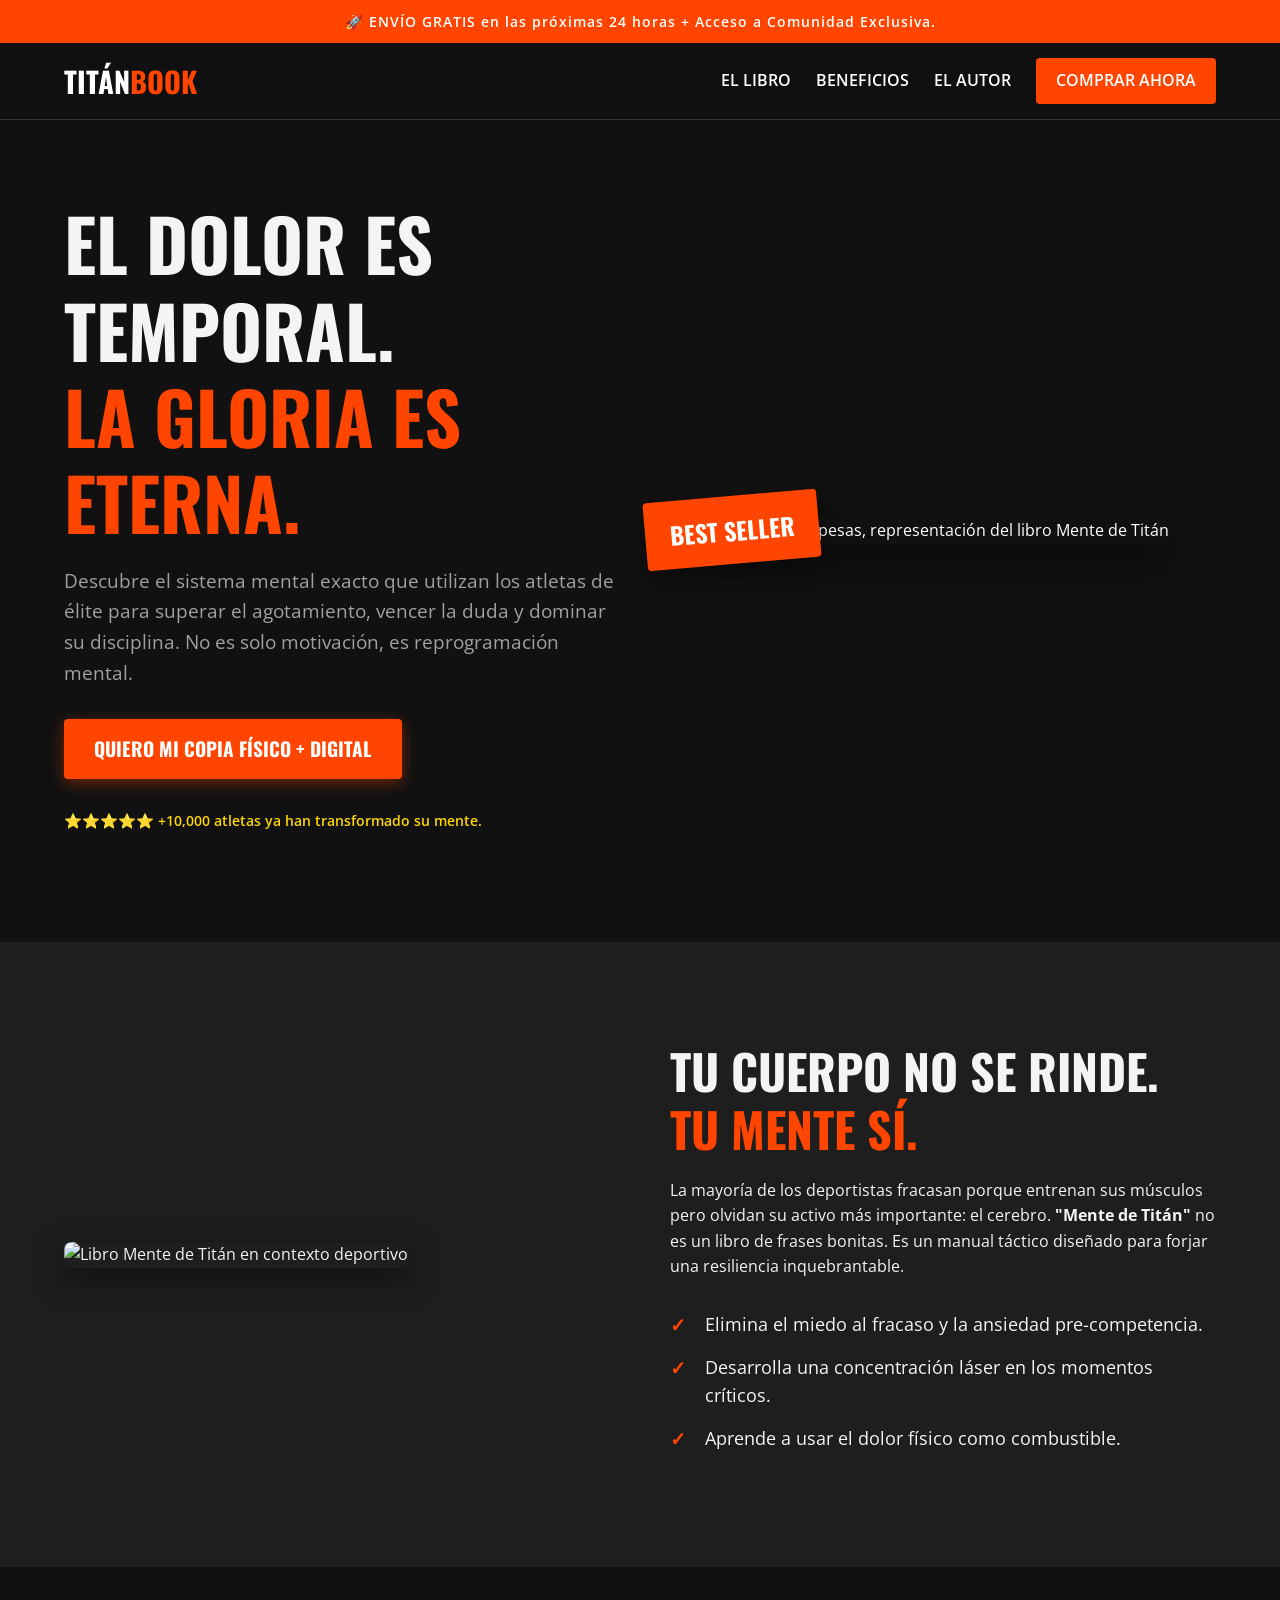
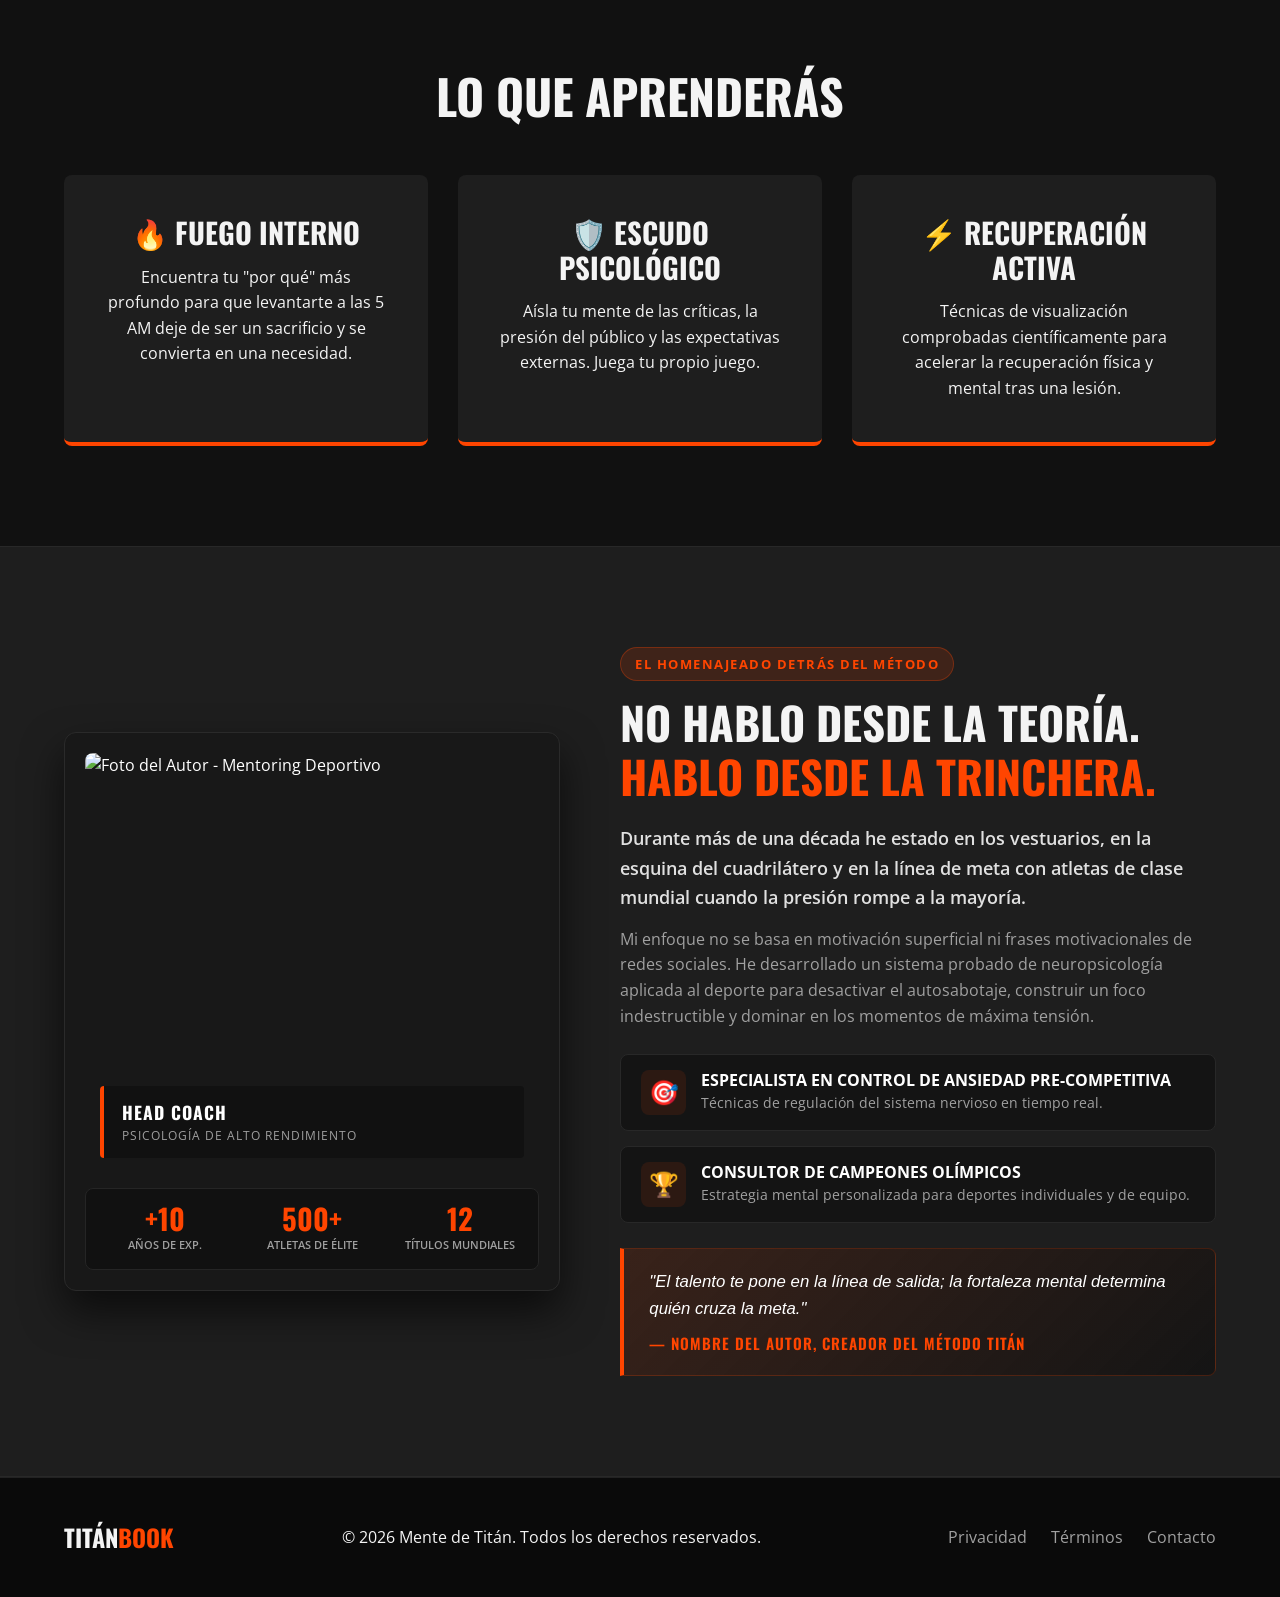
==== commit 43b9ae80: "Add files via upload" ====
--- a/index.html
+++ b/index.html
@@ -49,7 +49,6 @@
                 <p>Descubre el sistema mental exacto que utilizan los atletas de élite para superar el agotamiento, vencer la duda y dominar su disciplina. No es solo motivación, es reprogramación mental.</p>
                 <div class="hero-buttons">
                     <a href="compra.html" class="btn btn-primary">Quiero mi Copia Físico + Digital</a>
-                    <a href="#el-libro" class="btn btn-secondary">Leer Primer Capítulo Gratis</a>
                 </div>
                 <div class="social-proof">
                     <p>⭐⭐⭐⭐⭐ +10,000 atletas ya han transformado su mente.</p>
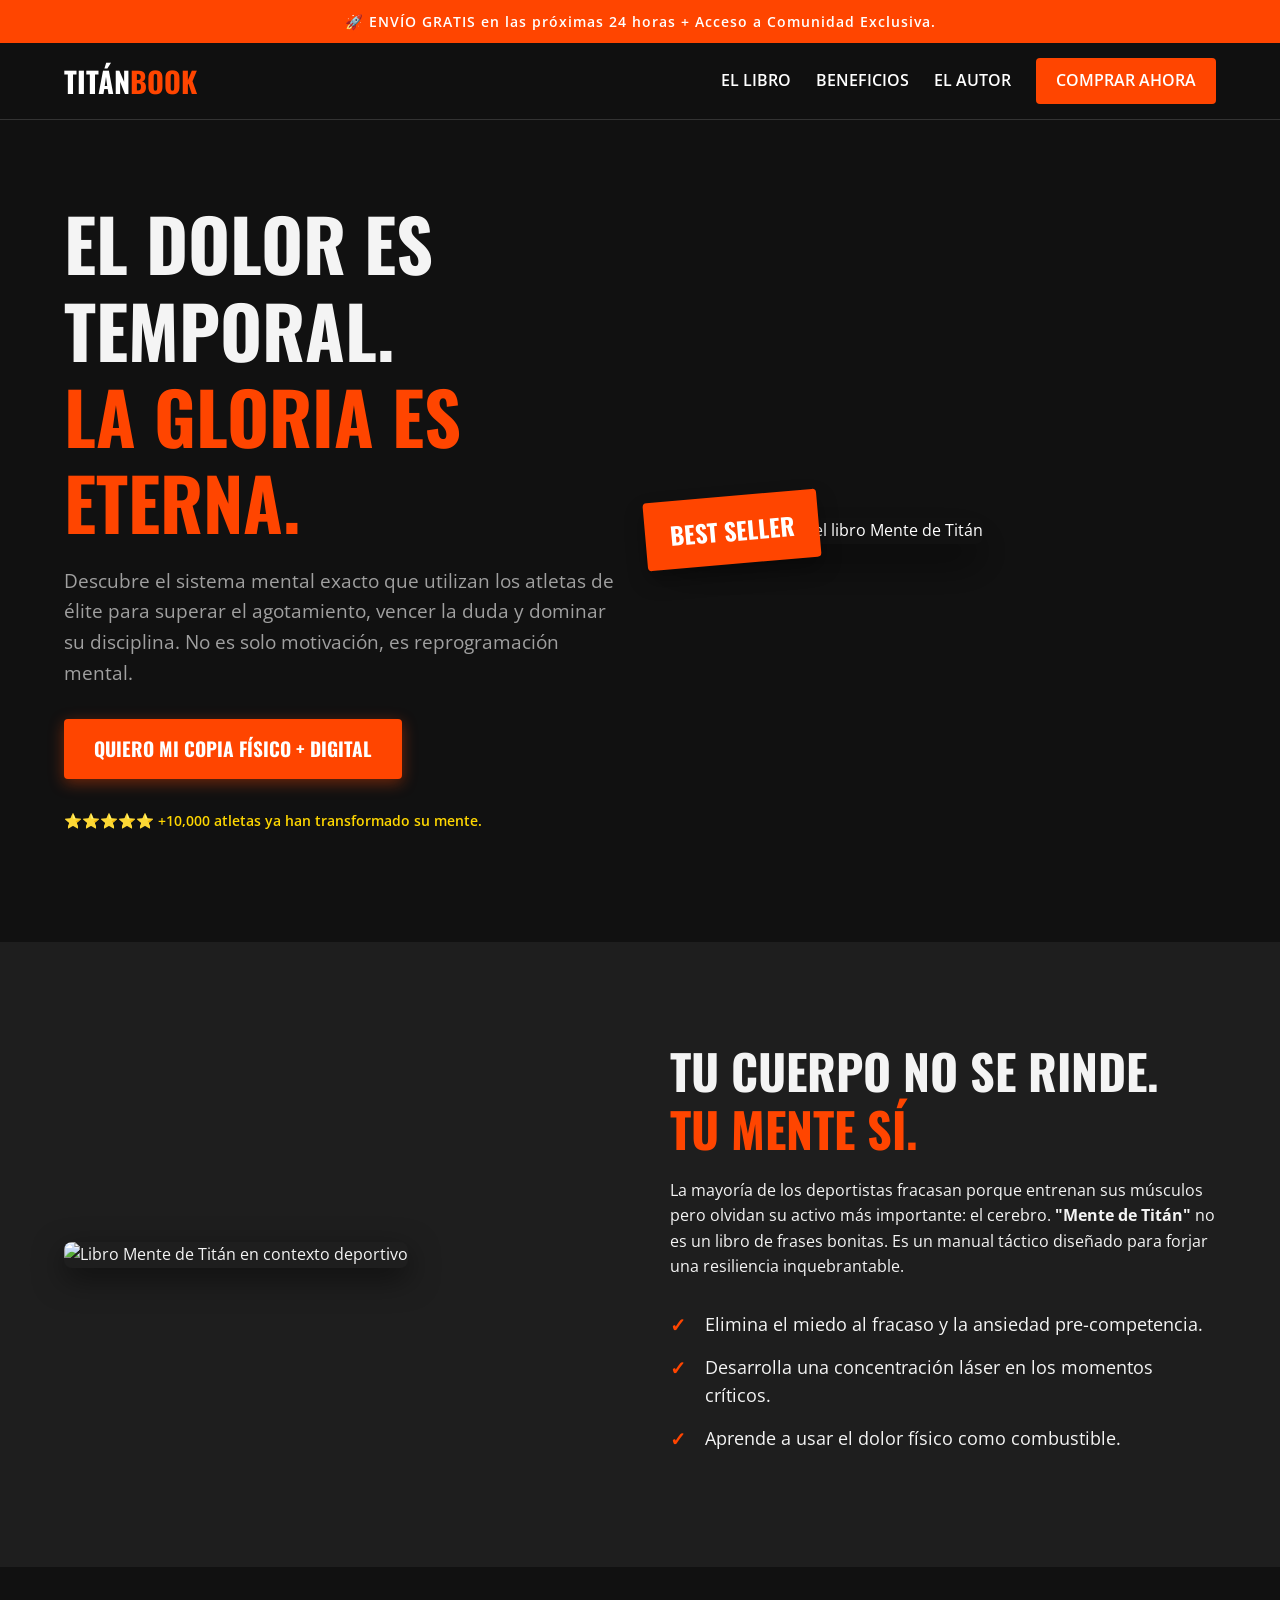
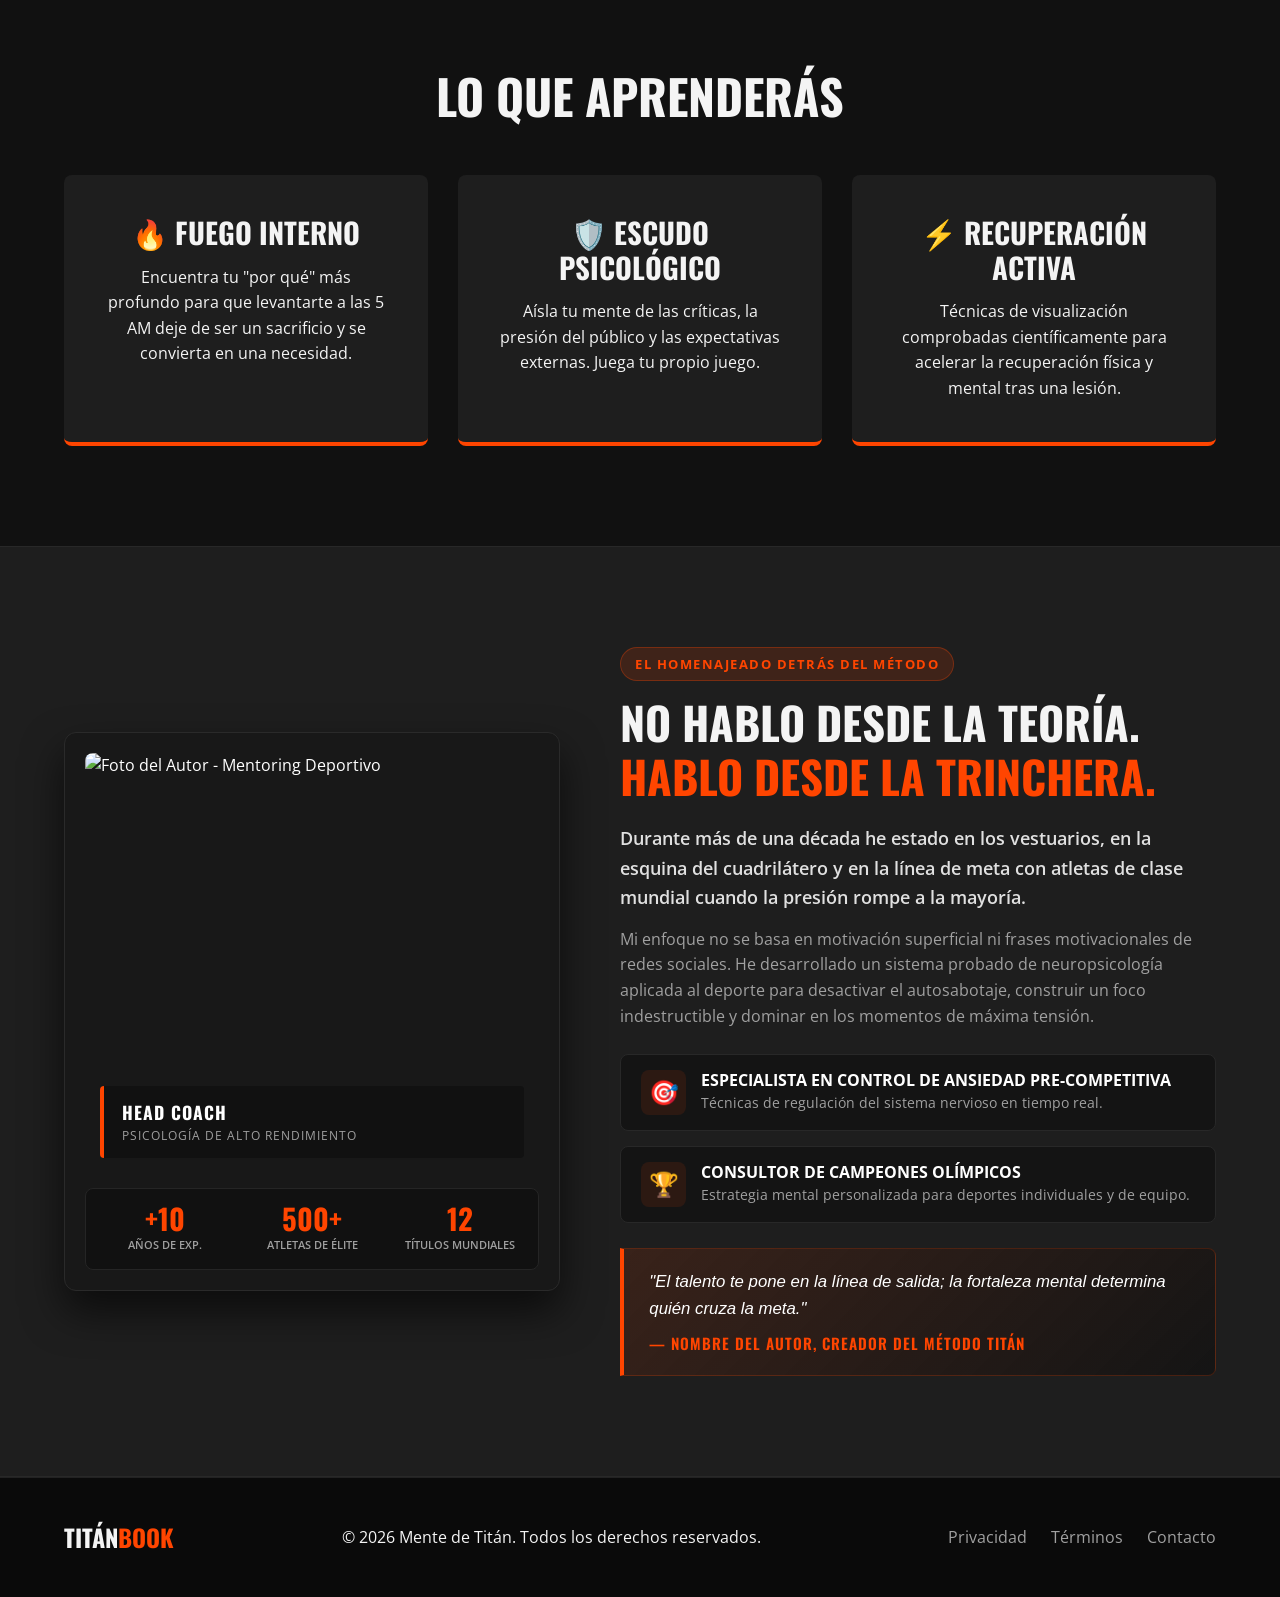
==== commit 48b2fb2a: "Add files via upload" ====
--- a/index.html
+++ b/index.html
@@ -56,7 +56,7 @@
             </div>
             <div class="hero-image reveal delay">
                 <!-- Imagen de contexto: Atleta entrenando duro -->
-                <img src="https://images.unsplash.com/photo-1517836357463-d25dfeac3438?auto=format&fit=crop&w=800&q=80" alt="Atleta levantando pesas, representación del libro Mente de Titán">
+                <img src="blob:https://gemini.google.com/b8a9d574-0fba-4e14-9443-43ba8eff2910" alt="Representación del libro Mente de Titán">
                 <div class="book-badge">BEST SELLER</div>
             </div>
         </div>
@@ -108,7 +108,7 @@
                 <!-- Columna Izquierda: Tarjeta visual de Perfil -->
                 <div class="author-card">
                     <div class="author-image-wrapper">
-                        <img src="https://images.unsplash.com/photo-1563223771-5fe4038fbfc9?auto=format&fit=crop&w=700&q=80" alt="Foto del Autor - Mentoring Deportivo" class="author-img">
+                        <img src="https://images.unsplash.com/photo-1578924608828-79a71150f711?q=80&w=1474&auto=format&fit=crop&ixlib=rb-4.1.0&ixid=M3wxMjA3fDB8MHxwaG90by1wYWdlfHx8fGVufDB8fHx8fA%3D%3D" alt="Foto del Autor - Mentoring Deportivo" class="author-img">
                         <div class="author-badge">
                             <span class="badge-title">HEAD COACH</span>
                             <span class="badge-sub">Psicología de Alto Rendimiento</span>
